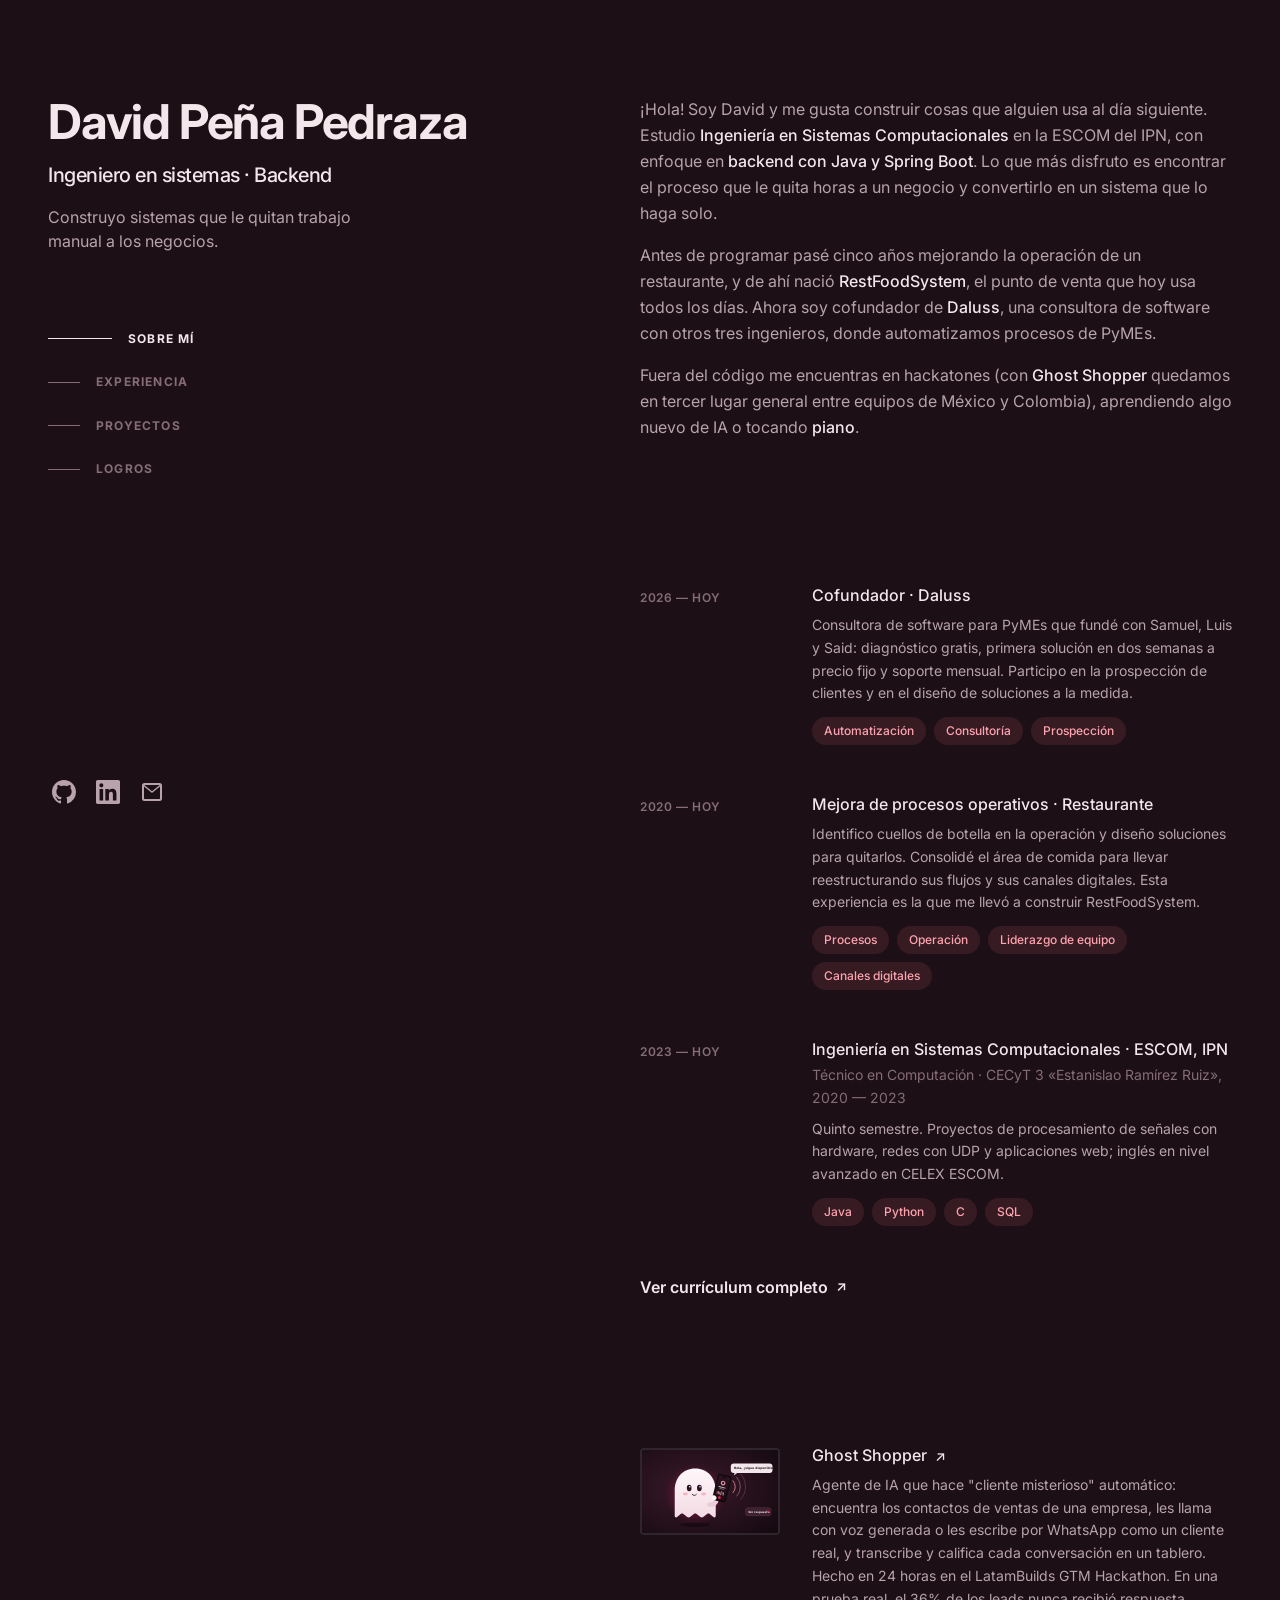
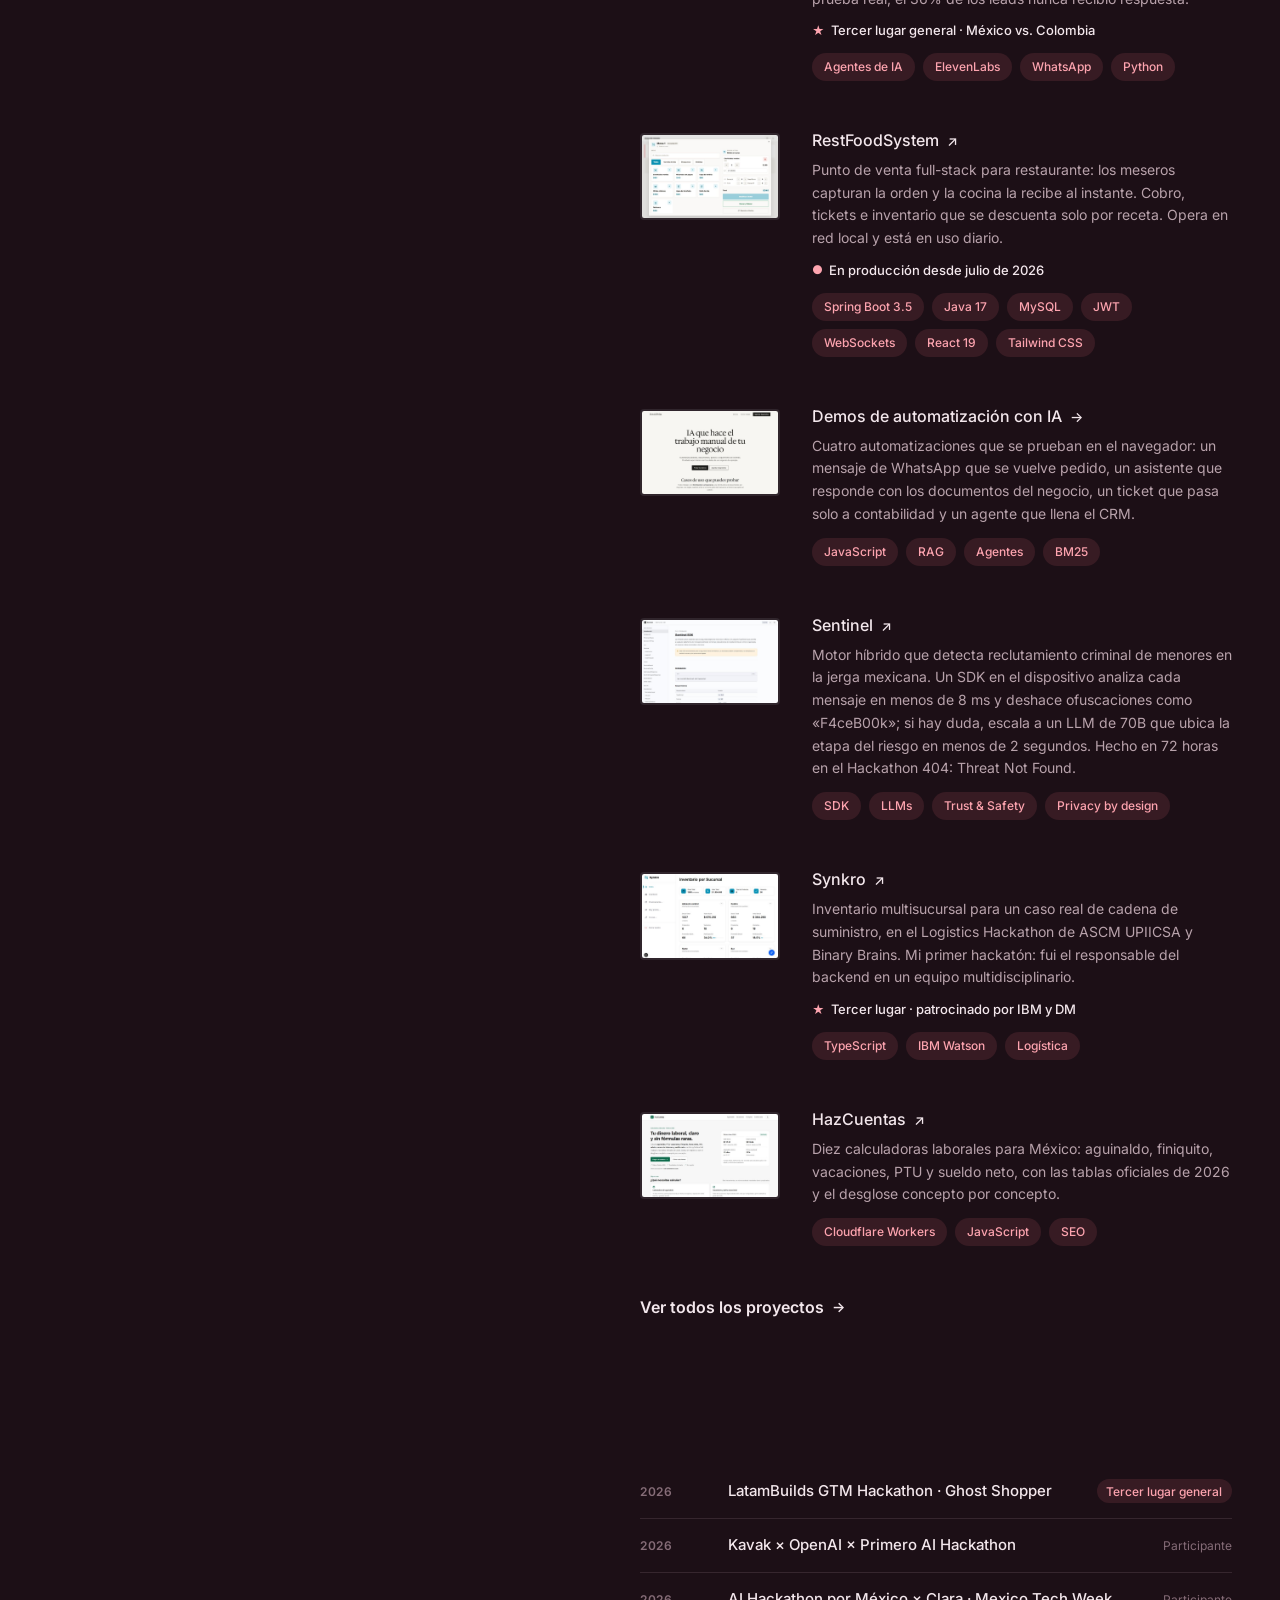
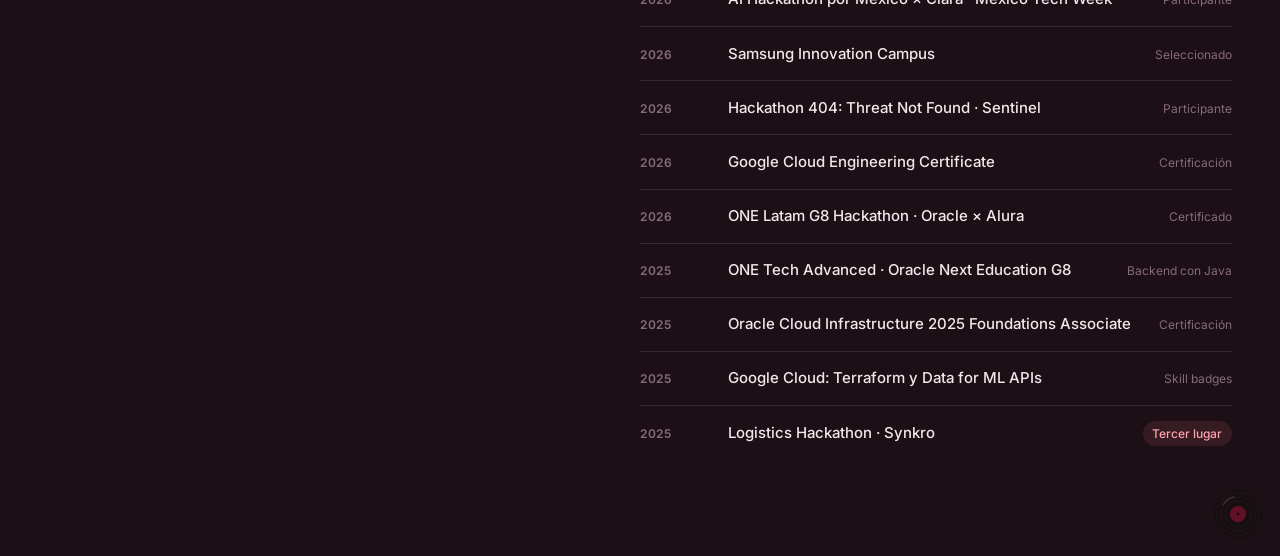
==== sobre-mi/index.html @ 6d72e995 "feat: add ai demos and personal portfolio" ====
<!doctype html>
<html lang="es">
<head>
  <meta charset="utf-8">
  <meta name="viewport" content="width=device-width, initial-scale=1">
  <title>David Peña Pedraza</title>
  <meta name="description" content="Ingeniero en sistemas con enfoque backend. Construyo sistemas que le quitan trabajo manual a los negocios.">
  <meta name="theme-color" content="#1c0f16">
  <link rel="icon" href="data:image/svg+xml,<svg xmlns='http://www.w3.org/2000/svg' viewBox='0 0 32 32'><rect width='32' height='32' rx='7' fill='%231c0f16'/><text x='16' y='22' font-size='15' font-family='Arial' font-weight='700' fill='%23fda4af' text-anchor='middle'>DP</text></svg>">
  <link rel="preconnect" href="https://fonts.googleapis.com">
  <link rel="preconnect" href="https://fonts.gstatic.com" crossorigin>
  <link href="https://fonts.googleapis.com/css2?family=Inter:wght@400;500;600;700&display=swap" rel="stylesheet">
  <link rel="stylesheet" href="styles.css">
</head>
<body>
  <div class="spotlight" aria-hidden="true"></div>
  <a class="skip" href="#contenido">Saltar al contenido</a>

  <div class="layout">
    <header class="side">
      <div>
        <h1><a href="./">David Peña Pedraza</a></h1>
        <h2>Ingeniero en sistemas · Backend</h2>
        <p class="tagline">Construyo sistemas que le quitan trabajo manual a los negocios.</p>

        <nav class="nav" aria-label="Secciones">
          <ul>
            <li><a href="#sobre-mi" data-nav="sobre-mi"><span class="nav__line"></span><span class="nav__text">Sobre mí</span></a></li>
            <li><a href="#experiencia" data-nav="experiencia"><span class="nav__line"></span><span class="nav__text">Experiencia</span></a></li>
            <li><a href="#proyectos" data-nav="proyectos"><span class="nav__line"></span><span class="nav__text">Proyectos</span></a></li>
            <li><a href="#logros" data-nav="logros"><span class="nav__line"></span><span class="nav__text">Logros</span></a></li>
          </ul>
        </nav>
      </div>

      <ul class="social" aria-label="Redes">
        <li>
          <a href="https://github.com/davidpp09" target="_blank" rel="noopener" aria-label="GitHub">
            <svg viewBox="0 0 16 16" aria-hidden="true"><path d="M8 0C3.58 0 0 3.58 0 8c0 3.54 2.29 6.53 5.47 7.59.4.07.55-.17.55-.38 0-.19-.01-.82-.01-1.49-2.01.37-2.53-.49-2.69-.94-.09-.23-.48-.94-.82-1.13-.28-.15-.68-.52-.01-.53.63-.01 1.08.58 1.23.82.72 1.21 1.87.87 2.33.66.07-.52.28-.87.51-1.07-1.78-.2-3.64-.89-3.64-3.95 0-.87.31-1.59.82-2.15-.08-.2-.36-1.02.08-2.12 0 0 .67-.21 2.2.82.64-.18 1.32-.27 2-.27.68 0 1.36.09 2 .27 1.53-1.04 2.2-.82 2.2-.82.44 1.1.16 1.92.08 2.12.51.56.82 1.27.82 2.15 0 3.07-1.87 3.75-3.65 3.95.29.25.54.73.54 1.48 0 1.07-.01 1.93-.01 2.2 0 .21.15.46.55.38A8.013 8.013 0 0016 8c0-4.42-3.58-8-8-8z"/></svg>
          </a>
        </li>
        <li>
          <a href="https://www.linkedin.com/in/pe%C3%B1a-pedraza-david/" target="_blank" rel="noopener" aria-label="LinkedIn">
            <svg viewBox="0 0 24 24" aria-hidden="true"><path d="M20.45 20.45h-3.55v-5.57c0-1.33-.03-3.04-1.85-3.04-1.86 0-2.14 1.45-2.14 2.94v5.67H9.35V9h3.41v1.56h.05c.48-.9 1.64-1.85 3.37-1.85 3.6 0 4.27 2.37 4.27 5.46v6.28zM5.34 7.43a2.06 2.06 0 110-4.12 2.06 2.06 0 010 4.12zM7.12 20.45H3.56V9h3.56v11.45zM22.22 0H1.77C.79 0 0 .77 0 1.73v20.54C0 23.23.79 24 1.77 24h20.45c.98 0 1.78-.77 1.78-1.73V1.73C24 .77 23.2 0 22.22 0z"/></svg>
          </a>
        </li>
        <li>
          <a href="mailto:pedraza.david.pp@gmail.com" aria-label="Correo">
            <svg viewBox="0 0 24 24" aria-hidden="true"><path d="M2 5.5A2.5 2.5 0 014.5 3h15A2.5 2.5 0 0122 5.5v13a2.5 2.5 0 01-2.5 2.5h-15A2.5 2.5 0 012 18.5v-13zm2.3-.5l7.7 6.2L19.7 5H4.3zM20 6.6l-7.4 6a1 1 0 01-1.2 0L4 6.6v11.9c0 .3.2.5.5.5h15c.3 0 .5-.2.5-.5V6.6z"/></svg>
          </a>
        </li>
      </ul>
    </header>

    <main id="contenido" class="content">
      <section id="sobre-mi" class="section" aria-label="Sobre mí">
        <h2 class="section__sticky">Sobre mí</h2>
        <p>¡Hola! Soy David y me gusta construir cosas que alguien usa al día siguiente. Estudio <strong>Ingeniería en Sistemas Computacionales</strong> en la ESCOM del IPN, con enfoque en <strong>backend con Java y Spring Boot</strong>. Lo que más disfruto es encontrar el proceso que le quita horas a un negocio y convertirlo en un sistema que lo haga solo.</p>
        <p>Antes de programar pasé cinco años mejorando la operación de un restaurante, y de ahí nació <strong>RestFoodSystem</strong>, el punto de venta que hoy usa todos los días. Ahora soy cofundador de <a class="inline" href="#experiencia">Daluss</a>, una consultora de software con otros tres ingenieros, donde automatizamos procesos de PyMEs.</p>
        <p>Fuera del código me encuentras en hackatones (con <strong>Ghost Shopper</strong> quedamos en tercer lugar general entre equipos de México y Colombia), aprendiendo algo nuevo de IA o tocando
          <button type="button" class="egg" data-egg aria-label="Piano: reproduce In the Pool"><span aria-hidden="true"><span style="--d:0ms;--c:#fecdd3">p</span><span style="--d:30ms;--c:#fda4af">i</span><span style="--d:60ms;--c:#fb7185">a</span><span style="--d:90ms;--c:#f43f5e">n</span><span style="--d:120ms;--c:#e11d48">o</span></span></button>.</p>
      </section>

      <section id="experiencia" class="section" aria-label="Experiencia">
        <h2 class="section__sticky">Experiencia</h2>
        <ol class="cards">
          <li class="card">
            <p class="card__when">2026 — Hoy</p>
            <div>
              <h3>Cofundador · Daluss</h3>
              <p>Consultora de software para PyMEs que fundé con Samuel, Luis y Said: diagnóstico gratis, primera solución en dos semanas a precio fijo y soporte mensual. Participo en la prospección de clientes y en el diseño de soluciones a la medida.</p>
              <ul class="pills"><li>Automatización</li><li>Consultoría</li><li>Prospección</li></ul>
            </div>
          </li>
          <li class="card">
            <p class="card__when">2020 — Hoy</p>
            <div>
              <h3>Mejora de procesos operativos · Restaurante</h3>
              <p>Identifico cuellos de botella en la operación y diseño soluciones para quitarlos. Consolidé el área de comida para llevar reestructurando sus flujos y sus canales digitales. Esta experiencia es la que me llevó a construir RestFoodSystem.</p>
              <ul class="pills"><li>Procesos</li><li>Operación</li><li>Liderazgo de equipo</li><li>Canales digitales</li></ul>
            </div>
          </li>
          <li class="card">
            <p class="card__when">2023 — Hoy</p>
            <div>
              <h3>Ingeniería en Sistemas Computacionales · ESCOM, IPN</h3>
              <p class="card__sub">Técnico en Computación · CECyT 3 «Estanislao Ramírez Ruiz», 2020 — 2023</p>
              <p>Quinto semestre. Proyectos de procesamiento de señales con hardware, redes con UDP y aplicaciones web; inglés en nivel avanzado en CELEX ESCOM.</p>
              <ul class="pills"><li>Java</li><li>Python</li><li>C</li><li>SQL</li></ul>
            </div>
          </li>
        </ol>
        <a class="more" href="assets/cv-david-pena.pdf" target="_blank" rel="noopener">Ver currículum completo <span class="arrow" aria-hidden="true">↗</span></a>
      </section>

      <section id="proyectos" class="section" aria-label="Proyectos">
        <h2 class="section__sticky">Proyectos</h2>
        <ol class="cards">
          <li class="card card--project">
            <img class="card__thumb" src="assets/proyectos/ghost.svg" alt="Ilustración de un fantasma que llama por teléfono como cliente misterioso" width="640" height="400" loading="lazy" decoding="async">
            <div>
              <h3><a class="card__link" href="https://github.com/davidpp09/ghost-shopper-api" target="_blank" rel="noopener"><span class="card__hit"></span>Ghost Shopper <span class="arrow" aria-hidden="true">↗</span></a></h3>
              <p>Agente de IA que hace "cliente misterioso" automático: encuentra los contactos de ventas de una empresa, les llama con voz generada o les escribe por WhatsApp como un cliente real, y transcribe y califica cada conversación en un tablero. Hecho en 24 horas en el LatamBuilds GTM Hackathon. En una prueba real, el 36% de los leads nunca recibió respuesta.</p>
              <p class="metric"><span aria-hidden="true">★</span> Tercer lugar general · México vs. Colombia</p>
              <ul class="pills"><li>Agentes de IA</li><li>ElevenLabs</li><li>WhatsApp</li><li>Python</li></ul>
            </div>
          </li>
          <li class="card card--project">
            <img class="card__thumb" src="assets/proyectos/restfood.jpg" alt="Tablet de la mesera en RestFoodSystem con una orden abierta" width="640" height="400" loading="lazy" decoding="async">
            <div>
              <h3><a class="card__link" href="https://github.com/davidpp09/RestFoodB" target="_blank" rel="noopener"><span class="card__hit"></span>RestFoodSystem <span class="arrow" aria-hidden="true">↗</span></a></h3>
              <p>Punto de venta full-stack para restaurante: los meseros capturan la orden y la cocina la recibe al instante. Cobro, tickets e inventario que se descuenta solo por receta. Opera en red local y está en uso diario.</p>
              <p class="metric"><span aria-hidden="true">●</span> En producción desde julio de 2026</p>
              <ul class="pills"><li>Spring Boot 3.5</li><li>Java 17</li><li>MySQL</li><li>JWT</li><li>WebSockets</li><li>React 19</li><li>Tailwind CSS</li></ul>
            </div>
          </li>
          <li class="card card--project">
            <img class="card__thumb" src="assets/proyectos/demos.jpg" alt="Página de demos de automatización con IA" width="640" height="400" loading="lazy" decoding="async">
            <div>
              <h3><a class="card__link" href="../"><span class="card__hit"></span>Demos de automatización con IA <span class="arrow" aria-hidden="true">→</span></a></h3>
              <p>Cuatro automatizaciones que se prueban en el navegador: un mensaje de WhatsApp que se vuelve pedido, un asistente que responde con los documentos del negocio, un ticket que pasa solo a contabilidad y un agente que llena el CRM.</p>
              <ul class="pills"><li>JavaScript</li><li>RAG</li><li>Agentes</li><li>BM25</li></ul>
            </div>
          </li>
          <li class="card card--project">
            <img class="card__thumb" src="assets/proyectos/sentinel.jpg" alt="Documentación del SDK de Sentinel" width="640" height="400" loading="lazy" decoding="async">
            <div>
              <h3><a class="card__link" href="https://watterah.github.io/sentinel-docs" target="_blank" rel="noopener"><span class="card__hit"></span>Sentinel <span class="arrow" aria-hidden="true">↗</span></a></h3>
              <p>Motor híbrido que detecta reclutamiento criminal de menores en la jerga mexicana. Un SDK en el dispositivo analiza cada mensaje en menos de 8 ms y deshace ofuscaciones como «F4ceB00k»; si hay duda, escala a un LLM de 70B que ubica la etapa del riesgo en menos de 2 segundos. Hecho en 72 horas en el Hackathon 404: Threat Not Found.</p>
              <ul class="pills"><li>SDK</li><li>LLMs</li><li>Trust &amp; Safety</li><li>Privacy by design</li></ul>
            </div>
          </li>
          <li class="card card--project">
            <img class="card__thumb" src="assets/proyectos/synkro.jpg" alt="Inventario por sucursal en Synkro" width="640" height="400" loading="lazy" decoding="async">
            <div>
              <h3><a class="card__link" href="https://github.com/davidpp09/Synkro" target="_blank" rel="noopener"><span class="card__hit"></span>Synkro <span class="arrow" aria-hidden="true">↗</span></a></h3>
              <p>Inventario multisucursal para un caso real de cadena de suministro, en el Logistics Hackathon de ASCM UPIICSA y Binary Brains. Mi primer hackatón: fui el responsable del backend en un equipo multidisciplinario.</p>
              <p class="metric"><span aria-hidden="true">★</span> Tercer lugar · patrocinado por IBM y DM</p>
              <ul class="pills"><li>TypeScript</li><li>IBM Watson</li><li>Logística</li></ul>
            </div>
          </li>
          <li class="card card--project">
            <img class="card__thumb" src="assets/proyectos/hazcuentas.jpg" alt="Página principal de HazCuentas" width="640" height="400" loading="lazy" decoding="async">
            <div>
              <h3><a class="card__link" href="https://hazcuentasmx.com" target="_blank" rel="noopener"><span class="card__hit"></span>HazCuentas <span class="arrow" aria-hidden="true">↗</span></a></h3>
              <p>Diez calculadoras laborales para México: aguinaldo, finiquito, vacaciones, PTU y sueldo neto, con las tablas oficiales de 2026 y el desglose concepto por concepto.</p>
              <ul class="pills"><li>Cloudflare Workers</li><li>JavaScript</li><li>SEO</li></ul>
            </div>
          </li>
        </ol>
        <a class="more" href="archivo.html">Ver todos los proyectos <span class="arrow" aria-hidden="true">→</span></a>
      </section>

      <section id="logros" class="section" aria-label="Logros">
        <h2 class="section__sticky">Logros</h2>
        <ol class="awards">
          <li><span class="awards__year">2026</span><span class="awards__title">LatamBuilds GTM Hackathon · Ghost Shopper</span><span class="awards__note awards__note--hi">Tercer lugar general</span></li>
          <li><span class="awards__year">2026</span><span class="awards__title">Kavak × OpenAI × Primero AI Hackathon</span><span class="awards__note">Participante</span></li>
          <li><span class="awards__year">2026</span><span class="awards__title">AI Hackathon por México × Clara · Mexico Tech Week</span><span class="awards__note">Participante</span></li>
          <li><span class="awards__year">2026</span><span class="awards__title">Samsung Innovation Campus</span><span class="awards__note">Seleccionado</span></li>
          <li><span class="awards__year">2026</span><span class="awards__title">Hackathon 404: Threat Not Found · Sentinel</span><span class="awards__note">Participante</span></li>
          <li><span class="awards__year">2026</span><span class="awards__title">Google Cloud Engineering Certificate</span><span class="awards__note">Certificación</span></li>
          <li><span class="awards__year">2026</span><span class="awards__title">ONE Latam G8 Hackathon · Oracle × Alura</span><span class="awards__note">Certificado</span></li>
          <li><span class="awards__year">2025</span><span class="awards__title">ONE Tech Advanced · Oracle Next Education G8</span><span class="awards__note">Backend con Java</span></li>
          <li><span class="awards__year">2025</span><span class="awards__title">Oracle Cloud Infrastructure 2025 Foundations Associate</span><span class="awards__note">Certificación</span></li>
          <li><span class="awards__year">2025</span><span class="awards__title">Google Cloud: Terraform y Data for ML APIs</span><span class="awards__note">Skill badges</span></li>
          <li><span class="awards__year">2025</span><span class="awards__title">Logistics Hackathon · Synkro</span><span class="awards__note awards__note--hi">Tercer lugar</span></li>
        </ol>
      </section>
    </main>

    <!-- Easter egg escondido: un disco que gira y abre un portal. -->
    <button type="button" class="vinyl" data-portal-open>
      <span class="sr-only">Abre el tocadiscos</span>
      <svg viewBox="0 0 64 64" aria-hidden="true">
        <circle cx="32" cy="32" r="30" fill="#141012"/>
        <circle cx="32" cy="32" r="26" fill="none" stroke="#2a2226" stroke-width="1"/>
        <circle cx="32" cy="32" r="21" fill="none" stroke="#2a2226" stroke-width="1"/>
        <circle cx="32" cy="32" r="16" fill="none" stroke="#2a2226" stroke-width="1"/>
        <path d="M14 20a22 22 0 0 1 12-9" stroke="#fda4af" stroke-opacity=".35" stroke-width="2" fill="none" stroke-linecap="round"/>
        <circle cx="32" cy="32" r="10" fill="#9f1239"/>
        <circle cx="32" cy="32" r="2" fill="#141012"/>
      </svg>
    </button>
  </div>

  <dialog class="portal" data-portal>
    <div class="portal__ring" aria-hidden="true"></div>
    <p class="portal__title">¿Buscabas otra cosa?</p>
    <ul class="portal__links">
      <li><a href="../">Demos de automatización con IA <span aria-hidden="true">→</span></a></li>
      <li><a href="assets/cv-david-pena.pdf" target="_blank" rel="noopener">Mi currículum <span aria-hidden="true">↗</span></a></li>
      <li><a href="archivo.html">Todos mis proyectos <span aria-hidden="true">→</span></a></li>
      <li><button type="button" data-egg>Tocar <em>In the Pool</em> ♪</button></li>
    </ul>
    <button type="button" class="portal__close" data-portal-close aria-label="Cerrar">×</button>
  </dialog>


  <aside class="player" data-player hidden aria-label="Reproduciendo In the Pool">
    <div class="player__head">
      <span class="player__bars" aria-hidden="true"><i></i><i></i><i></i></span>
      <span class="player__title"><b>In the Pool</b> · Chainsaw Man</span>
      <button type="button" class="player__close" data-player-close aria-label="Detener la canción">×</button>
    </div>
    <div class="player__frame" data-player-frame hidden></div>
  </aside>

  <script>
    // Luz que sigue al mouse.
    (function () {
      var root = document.documentElement;
      if (!matchMedia('(pointer: fine)').matches) return;
      window.addEventListener('pointermove', function (e) {
        root.style.setProperty('--mx', e.clientX + 'px');
        root.style.setProperty('--my', e.clientY + 'px');
      }, { passive: true });
    })();

    // Marca en el menú la sección que se está leyendo.
    (function () {
      var links = document.querySelectorAll('[data-nav]');
      if (!('IntersectionObserver' in window)) return;
      var io = new IntersectionObserver(function (entries) {
        entries.forEach(function (e) {
          if (!e.isIntersecting) return;
          links.forEach(function (a) { a.classList.toggle('is-active', a.dataset.nav === e.target.id); });
        });
      }, { rootMargin: '-35% 0px -60% 0px' });
      document.querySelectorAll('.section').forEach(function (s) { io.observe(s); });
    })();

    // Easter egg: "piano" toca In the Pool y cambia el cursor a motosierra mientras suena.
    // Primero intenta assets/in-the-pool.mp3; si no existe, usa el video de YouTube.
    // Ojo: el video Y3UH_9ZV1-A tiene bloqueada la reproducción fuera de YouTube;
    // cambia VIDEO por el id de un video que sí permita insertarse, o pon el mp3.
    (function () {
      var VIDEO = 'Y3UH_9ZV1-A';
      var root = document.documentElement;
      var player = document.querySelector('[data-player]');
      var frame = document.querySelector('[data-player-frame]');
      var audio = new Audio('assets/in-the-pool.mp3');
      audio.addEventListener('ended', detiene);
      // Entrada y salida suaves de 1.5 s para que el fragmento no empiece ni corte de golpe.
      audio.addEventListener('timeupdate', function () {
        var t = audio.currentTime, fin = audio.duration - t;
        audio.volume = Math.max(0, Math.min(1, t / 1.5, isFinite(fin) ? fin / 1.5 : 1));
      });
      function sonando(si) {
        root.classList.toggle('is-playing', si);
        document.querySelectorAll('.egg').forEach(function (b) { b.setAttribute('aria-pressed', si ? 'true' : 'false'); });
      }
      function youtube() {
        var f = document.createElement('iframe');
        f.src = 'https://www.youtube.com/embed/' + VIDEO + '?autoplay=1&enablejsapi=1&rel=0&playsinline=1';
        f.title = 'In the Pool — Chainsaw Man';
        f.allow = 'autoplay; encrypted-media; picture-in-picture';
        f.addEventListener('load', function () {
          f.contentWindow.postMessage(JSON.stringify({ event: 'listening', id: 1 }), '*');
        });
        frame.replaceChildren(f);
        frame.hidden = false;
      }
      function toca() {
        player.hidden = false;
        frame.hidden = true;
        sonando(true);
        audio.currentTime = 0;
        audio.play().catch(youtube);
      }
      function detiene() {
        audio.pause();
        frame.replaceChildren();
        player.hidden = true;
        sonando(false);
      }
      // Cuando YouTube avisa que el video terminó (estado 0), se apaga solo.
      window.addEventListener('message', function (e) {
        if (!/youtube/.test(e.origin)) return;
        try {
          var d = JSON.parse(e.data);
          var st = d.event === 'onStateChange' ? d.info : d.info && d.info.playerState;
          if (st === 0) detiene();
        } catch (err) {}
      });
      document.querySelector('[data-player-close]').addEventListener('click', detiene);
      document.querySelectorAll('[data-egg]').forEach(function (b) {
        b.addEventListener('click', function () {
          if (root.classList.contains('is-playing')) detiene(); else toca();
        });
      });

      // Portal del disco escondido.
      var portal = document.querySelector('[data-portal]');
      document.querySelector('[data-portal-open]').addEventListener('click', function () { portal.showModal(); });
      document.querySelector('[data-portal-close]').addEventListener('click', function () { portal.close(); });
      portal.addEventListener('click', function (e) { if (e.target === portal) portal.close(); });
    })();
  </script>
</body>
</html>
---- sobre-mi/styles.css ----
:root {
  /* Paleta vino, con la lógica de Brittany Chiang: fondo profundo, grises
     teñidos del mismo tono y un solo acento claro para etiquetas y hover. */
  --bg: #1c0f16;
  --text: #b8a2ab;
  --strong: #f3e7ec;
  --dim: #856c77;
  --accent: #fda4af;
  --pill-bg: rgba(251, 113, 133, 0.12);
  --card-hover: rgba(61, 33, 46, 0.5);
  --glow: rgba(190, 24, 93, 0.15);
  --mx: -1000px;
  --my: -1000px;
}

/* Todo está en rem: en pantallas grandes la base crece y el diseño llena el ancho. */
html { font-size: 16px; scroll-behavior: smooth; }
@media (min-width: 1024px) { html { font-size: clamp(16px, 1.25vw, 24px); } }

* { box-sizing: border-box; }
body {
  margin: 0;
  background: var(--bg);
  color: var(--text);
  font-family: "Inter", system-ui, -apple-system, "Segoe UI", Roboto, sans-serif;
  font-size: 1rem;
  line-height: 1.625;
  -webkit-font-smoothing: antialiased;
}
::selection { background: color-mix(in srgb, var(--accent) 30%, transparent); color: #fff; }
a { color: inherit; text-decoration: none; }
h1, h2, h3, p { margin: 0; }
strong { color: var(--strong); font-weight: 500; }

.spotlight {
  pointer-events: none;
  position: fixed;
  inset: 0;
  z-index: 0;
  background: radial-gradient(37.5rem at var(--mx) var(--my), var(--glow), transparent 80%);
}

.skip {
  position: absolute;
  left: -9999px;
  top: 1rem;
  z-index: 50;
  padding: 0.6rem 1rem;
  border-radius: 0.375rem;
  background: var(--accent);
  color: var(--bg);
  font-weight: 600;
}
.skip:focus { left: 1rem; }

.layout {
  position: relative;
  z-index: 1;
  max-width: 80rem;
  min-height: 100vh;
  margin: 0 auto;
  padding: 3rem 1.5rem;
}

/* Columna izquierda */
.side h1 { font-size: 2.25rem; line-height: 1.1; font-weight: 700; letter-spacing: -0.025em; color: var(--strong); }
.side h1 a { color: inherit; }
.side h2 { margin-top: 0.75rem; font-size: 1.125rem; line-height: 1.75rem; font-weight: 500; letter-spacing: -0.025em; color: var(--strong); }
.tagline { margin-top: 1rem; max-width: 20rem; line-height: 1.5; }

.nav { display: none; }
.nav ul { list-style: none; margin: 4rem 0 0; padding: 0; width: max-content; }
.nav a { display: flex; align-items: center; padding: 0.75rem 0; }
.nav__line { width: 2rem; height: 1px; margin-right: 1rem; background: var(--dim); transition: width 0.15s ease, background 0.15s ease; }
.nav__text { font-size: 0.75rem; font-weight: 700; letter-spacing: 0.1em; text-transform: uppercase; color: var(--dim); transition: color 0.15s ease; }
.nav a:hover .nav__line, .nav a:focus-visible .nav__line, .nav a.is-active .nav__line { width: 4rem; background: var(--strong); }
.nav a:hover .nav__text, .nav a:focus-visible .nav__text, .nav a.is-active .nav__text { color: var(--strong); }

.social { list-style: none; display: flex; align-items: center; gap: 1.25rem; margin: 2rem 0 0 0.25rem; padding: 0; }
.social a { display: block; color: var(--text); transition: color 0.15s ease; }
.social a:hover, .social a:focus-visible { color: var(--strong); }
.social svg { width: 1.5rem; height: 1.5rem; fill: currentColor; display: block; }

/* Columna derecha */
.content { padding: 6rem 0 4rem; }
.section:last-child { margin-bottom: 0; }
.section { margin-bottom: 4rem; scroll-margin-top: 4rem; }
.section > p + p { margin-top: 1rem; }
.section__sticky {
  position: sticky;
  top: 0;
  z-index: 5;
  margin: 0 -1.5rem 1rem;
  padding: 1.25rem 1.5rem;
  background: color-mix(in srgb, var(--bg) 80%, transparent);
  backdrop-filter: blur(8px);
  font-size: 0.875rem;
  font-weight: 700;
  letter-spacing: 0.1em;
  text-transform: uppercase;
  color: var(--strong);
}

.inline { color: var(--strong); font-weight: 500; transition: color 0.15s ease; }
.inline:hover, .inline:focus-visible { color: var(--accent); }

/* Tarjetas */
.cards { list-style: none; margin: 0; padding: 0; display: grid; gap: 3rem; }
.card { position: relative; display: grid; gap: 0.5rem; transition: opacity 0.2s ease; }
.card::before {
  content: "";
  position: absolute;
  inset: -1rem -1.5rem;
  z-index: -1;
  border-radius: 0.375rem;
  transition: background 0.2s ease, box-shadow 0.2s ease;
}
.card__when { margin-top: 0.25rem; font-size: 0.75rem; line-height: 1.25rem; font-weight: 600; letter-spacing: 0.05em; text-transform: uppercase; color: var(--dim); }
.card h3 { font-size: 1rem; line-height: 1.375; font-weight: 500; color: var(--strong); }
.card p:not(.card__when) { margin-top: 0.5rem; font-size: 0.875rem; line-height: 1.625; }
.card__link { transition: color 0.15s ease; }
.card__hit { position: absolute; inset: -1rem -1.5rem; z-index: 1; border-radius: 0.375rem; }
.arrow { display: inline-block; margin-left: 0.25rem; font-size: 0.875rem; transition: transform 0.15s ease; }

.pills { list-style: none; display: flex; flex-wrap: wrap; gap: 0.5rem; margin: 0.75rem 0 0; padding: 0; }
.pills li { padding: 0.25rem 0.75rem; border-radius: 999px; background: var(--pill-bg); color: var(--accent); font-size: 0.75rem; font-weight: 500; line-height: 1.25rem; }



/* Accesibilidad: texto solo para lectores de pantalla */
.sr-only { position: absolute; width: 1px; height: 1px; overflow: hidden; clip: rect(0 0 0 0); white-space: nowrap; }

/* Easter egg: "piano" se pinta letra por letra, toca In the Pool y trae el cursor de motosierra */
:root { --chainsaw: url("data:image/svg+xml,%3Csvg xmlns='http://www.w3.org/2000/svg' width='32' height='32' viewBox='0 0 32 32'%3E%3Cg transform='rotate(-45 16 16)'%3E%3Crect x='-2' y='13' width='20' height='6' rx='3' fill='%23cbd5e1' stroke='%23334155'/%3E%3Cpath d='M0 13l2-2 2 2 2-2 2 2 2-2 2 2 2-2 2 2' fill='none' stroke='%23334155'/%3E%3Crect x='16' y='9' width='14' height='14' rx='3' fill='%23f97316' stroke='%237c2d12' stroke-width='1.2'/%3E%3Crect x='19' y='6' width='8' height='4' rx='1.5' fill='%23111827'/%3E%3C/g%3E%3C/svg%3E") 3 3, pointer; }
.egg { display: inline; padding: 0; border: 0; background: none; font: inherit; color: var(--strong); font-weight: 500; cursor: var(--chainsaw); }
.egg [aria-hidden] > span { display: inline-block; transition: color 75ms ease, transform 75ms ease; transition-delay: var(--d); }
.egg:hover [aria-hidden] > span, .egg:focus-visible [aria-hidden] > span, .egg[aria-pressed="true"] [aria-hidden] > span { color: var(--c, inherit); transform: translateY(-1px); }
.egg[aria-pressed="true"] [aria-hidden] > span { animation: bounce 0.6s ease-in-out infinite alternate; animation-delay: var(--d); }
@keyframes bounce { to { transform: translateY(-3px); } }
html.is-playing, html.is-playing * { cursor: var(--chainsaw) !important; }

/* Disco escondido abajo a la derecha */
.vinyl { position: absolute; right: 1rem; bottom: 1rem; z-index: 3; width: 3.25rem; height: 3.25rem; padding: 0; border: 0; background: none; cursor: pointer; opacity: 0.55; transition: opacity 0.2s ease, transform 0.2s ease; }
.vinyl:hover, .vinyl:focus-visible { opacity: 1; transform: translateY(-0.4rem); }
.vinyl svg { width: 100%; height: 100%; animation: spin 4s linear infinite; }
html.is-playing .vinyl svg { animation-duration: 1.2s; }
@keyframes spin { to { transform: rotate(360deg); } }

.portal { width: min(26rem, calc(100% - 2rem)); padding: 2.5rem 2rem 2rem; border: 0; border-radius: 1rem; background: var(--bg); color: var(--text); text-align: center; box-shadow: 0 0 0 1px color-mix(in srgb, var(--accent) 25%, transparent), 0 30px 80px rgba(0, 0, 0, 0.6); overflow: hidden; }
.portal::backdrop { background: rgba(10, 4, 8, 0.7); backdrop-filter: blur(4px); }
.portal__ring { width: 7rem; height: 7rem; margin: 0 auto 1.5rem; border-radius: 50%; background: conic-gradient(from 0deg, var(--accent), #9f1239, #f472b6, #fcd34d, var(--accent)); -webkit-mask: radial-gradient(circle, transparent 52%, #000 54%); mask: radial-gradient(circle, transparent 52%, #000 54%); animation: spin 2.4s linear infinite; filter: drop-shadow(0 0 18px color-mix(in srgb, var(--accent) 60%, transparent)); }
.portal__title { font-size: 1.125rem; font-weight: 600; color: var(--strong); }
.portal__links { list-style: none; margin: 1.25rem 0 0; padding: 0; display: grid; gap: 0.5rem; }
.portal__links a, .portal__links button { display: block; width: 100%; padding: 0.7rem 1rem; border: 0; border-radius: 0.5rem; background: var(--pill-bg); color: var(--strong); font: inherit; font-size: 0.875rem; font-weight: 500; cursor: pointer; transition: color 0.15s ease, background 0.15s ease; }
.portal__links a:hover, .portal__links button:hover { color: var(--accent); background: color-mix(in srgb, var(--accent) 18%, transparent); }
.portal__links button { cursor: var(--chainsaw); }
.portal__close { position: absolute; top: 0.6rem; right: 0.8rem; padding: 0.2rem 0.5rem; border: 0; background: none; color: var(--dim); font-size: 1.5rem; line-height: 1; cursor: pointer; }
.portal__close:hover { color: var(--strong); }

.toast { position: fixed; left: 50%; bottom: 1.5rem; z-index: 60; transform: translateX(-50%); padding: 0.6rem 1.1rem; border-radius: 999px; background: var(--strong); color: var(--bg); font-size: 0.8125rem; font-weight: 600; box-shadow: 0 10px 30px rgba(0, 0, 0, 0.4); }

/* Detalles de tarjetas */
.card p.card__sub { margin-top: 0.25rem; font-size: 0.875rem; color: var(--dim); }
.card p.metric { display: flex; align-items: center; gap: 0.4rem; margin-top: 0.6rem; font-size: 0.8125rem; font-weight: 500; color: var(--strong); }
.card p.metric span { color: var(--accent); font-size: 0.75rem; }

.more { display: inline-flex; align-items: center; gap: 0.25rem; margin-top: 3rem; font-weight: 600; color: var(--strong); transition: color 0.15s ease; }
.more:hover, .more:focus-visible { color: var(--accent); }
.more:hover .arrow { transform: translateX(0.25rem); }

/* Logros: lista de año + título, como la sección de escritos de Brittany */
.awards { list-style: none; margin: 0; padding: 0; display: grid; gap: 0; }
.awards li { display: grid; grid-template-columns: 4.5rem 1fr auto; gap: 1rem; align-items: baseline; padding: 0.9rem 0; border-bottom: 1px solid color-mix(in srgb, var(--dim) 25%, transparent); }
.awards li:last-child { border-bottom: 0; }
.awards__year { font-size: 0.75rem; font-weight: 600; letter-spacing: 0.05em; color: var(--dim); }
.awards__title { font-size: 0.9375rem; font-weight: 500; color: var(--strong); }
.awards__note { font-size: 0.75rem; color: var(--dim); white-space: nowrap; }
.awards__note--hi { padding: 0.15rem 0.6rem; border-radius: 999px; background: var(--pill-bg); color: var(--accent); font-weight: 500; }
@media (max-width: 640px) {
  .awards li { grid-template-columns: 1fr auto; gap: 0.25rem 1rem; }
  .awards__year { grid-column: 1 / -1; }
}

@media (min-width: 640px) {
  .layout { padding: 5rem 3rem; }
  .side h1 { font-size: 3rem; }
  .side h2 { font-size: 1.25rem; }
}

/* Escritorio */
@media (min-width: 1024px) {
  .layout { display: flex; justify-content: space-between; gap: 4rem; max-width: none; padding: 0 3rem 0 3rem; }
  .side {
    position: sticky;
    top: 0;
    display: flex;
    flex-direction: column;
    justify-content: space-between;
    width: 44%;
    max-height: 100vh;
    padding: 6rem 0;
  }
  .nav { display: block; }
  .social { margin-top: 0; }
  .content { width: 50%; padding: 6rem 0; }
  .section { margin-bottom: 9rem; scroll-margin-top: 6rem; }
  .section__sticky { position: absolute; width: 1px; height: 1px; overflow: hidden; clip: rect(0 0 0 0); margin: 0; padding: 0; }

  .card { grid-template-columns: 2fr 6fr; gap: 2rem; }
  .card:hover::before { background: var(--card-hover); box-shadow: inset 0 1px 0 rgba(148, 163, 184, 0.1); }
  .cards:hover .card { opacity: 0.5; }
  .cards:hover .card:hover { opacity: 1; }
  .card:hover .card__link { color: var(--accent); }
  .card:hover .arrow { transform: translate(0.125rem, -0.125rem); }
}


/* Página de archivo */
.archive { position: relative; z-index: 1; max-width: 80rem; margin: 0 auto; padding: 4rem 1.5rem; }
.archive__back { display: inline-flex; gap: 0.4rem; font-weight: 600; color: var(--accent); }
.archive__back:hover span { transform: translateX(-0.2rem); }
.archive__back span { display: inline-block; transition: transform 0.15s ease; }
.archive h1 { margin-top: 0.5rem; font-size: 2.25rem; font-weight: 700; letter-spacing: -0.025em; color: var(--strong); }
.archive__table { width: 100%; margin-top: 3rem; border-collapse: collapse; text-align: left; }
.archive__table th { position: sticky; top: 0; z-index: 2; padding: 1.25rem 1rem 1.25rem 0; background: color-mix(in srgb, var(--bg) 80%, transparent); backdrop-filter: blur(8px); font-size: 0.875rem; font-weight: 600; color: var(--strong); }
.archive__table td { padding: 1rem 1rem 1rem 0; border-bottom: 1px solid color-mix(in srgb, var(--dim) 20%, transparent); vertical-align: top; font-size: 0.875rem; }
.archive__table tr:last-child td { border-bottom: 0; }
.archive__table .year { padding-top: 1.1rem; color: var(--dim); white-space: nowrap; }
.archive__table .name { font-weight: 600; font-size: 1rem; line-height: 1.375; color: var(--strong); }
.archive__table .name a:hover, .archive__table .name a:focus-visible { color: var(--accent); }
.archive__table .pills { margin-top: 0; }
.archive__table .link { color: var(--text); white-space: nowrap; }
.archive__table .link:hover, .archive__table .link:focus-visible { color: var(--accent); }
.archive__table .name .arrow { display: none; }
@media (max-width: 1023px) { .hide-md { display: none; } }
@media (max-width: 639px) { .hide-sm { display: none; } .archive__table .name .arrow { display: inline-block; } }
@media (min-width: 640px) { .archive { padding: 5rem 3rem; } .archive h1 { font-size: 3rem; } }
@media (min-width: 1024px) { .archive { padding: 6rem 3rem; } }

@media (prefers-reduced-motion: reduce) {
  html { scroll-behavior: auto; }
  *, *::before, *::after { transition: none !important; }
}

/* Mini reproductor de In the Pool */
.player { position: fixed; right: 1.5rem; bottom: 1.5rem; z-index: 60; width: min(320px, calc(100vw - 2rem)); padding: 0.6rem; border: 1px solid rgba(253, 164, 175, 0.18); border-radius: 0.75rem; background: color-mix(in srgb, var(--bg) 92%, #000); box-shadow: 0 18px 40px rgba(0, 0, 0, 0.5); animation: player-in 0.25s ease-out; }
.player[hidden] { display: none; }
.player__head { display: flex; align-items: center; gap: 0.6rem; font-size: 0.8125rem; color: var(--text); }
.player__title { flex: 1; }
.player__title b { color: var(--strong); font-weight: 600; }
.player__close { padding: 0 0.35rem; border: 0; background: none; color: var(--dim); font-size: 1.1rem; line-height: 1; }
.player__close:hover { color: var(--accent); }
.player__frame[hidden] { display: none; }
.player__frame { margin-top: 0.5rem; aspect-ratio: 16 / 9; overflow: hidden; border-radius: 0.5rem; background: #000; }
.player__frame iframe { display: block; width: 100%; height: 100%; border: 0; }
.player__bars { display: inline-flex; align-items: flex-end; gap: 2px; height: 12px; }
.player__bars i { width: 3px; height: 100%; border-radius: 1px; background: var(--accent); transform-origin: bottom; animation: eq 0.9s ease-in-out infinite alternate; }
.player__bars i:nth-child(2) { animation-delay: -0.3s; }
.player__bars i:nth-child(3) { animation-delay: -0.6s; }
@keyframes eq { from { transform: scaleY(0.25); } to { transform: scaleY(1); } }
@keyframes player-in { from { opacity: 0; transform: translateY(8px); } }
@media (prefers-reduced-motion: reduce) { .player, .player__bars i { animation: none; } }

/* Miniaturas de proyectos: a la izquierda en escritorio, debajo del texto en celular */
.card__thumb { order: 2; display: block; width: 100%; max-width: 12.5rem; height: auto; aspect-ratio: 16 / 10; object-fit: cover; object-position: top; border: 2px solid rgba(226, 232, 240, 0.1); border-radius: 0.25rem; transition: border-color 0.2s ease; }
@media (min-width: 640px) {
  .card--project { grid-template-columns: 2fr 6fr; gap: 2rem; }
  .card--project .card__thumb { order: 0; max-width: none; transform: translateY(0.25rem); }
}
@media (hover: hover) { .card--project:hover .card__thumb { border-color: rgba(226, 232, 240, 0.3); } }
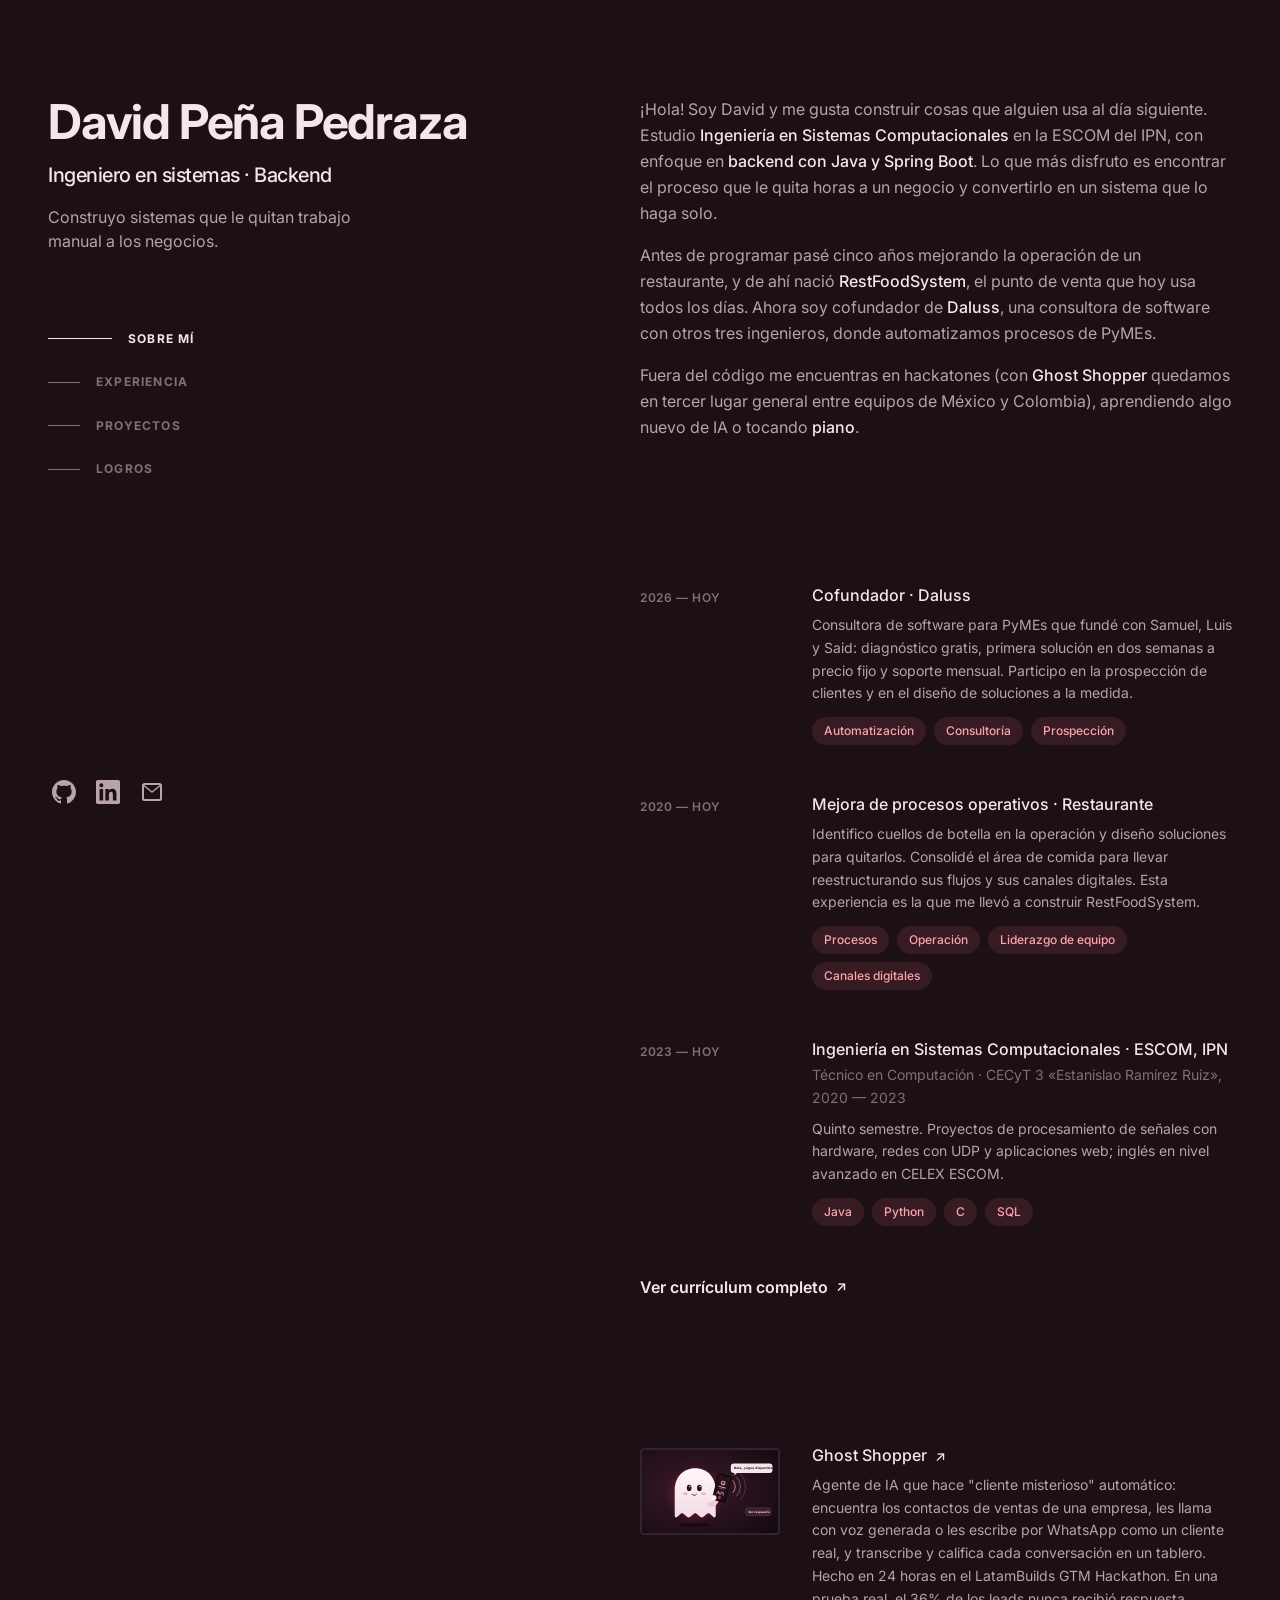
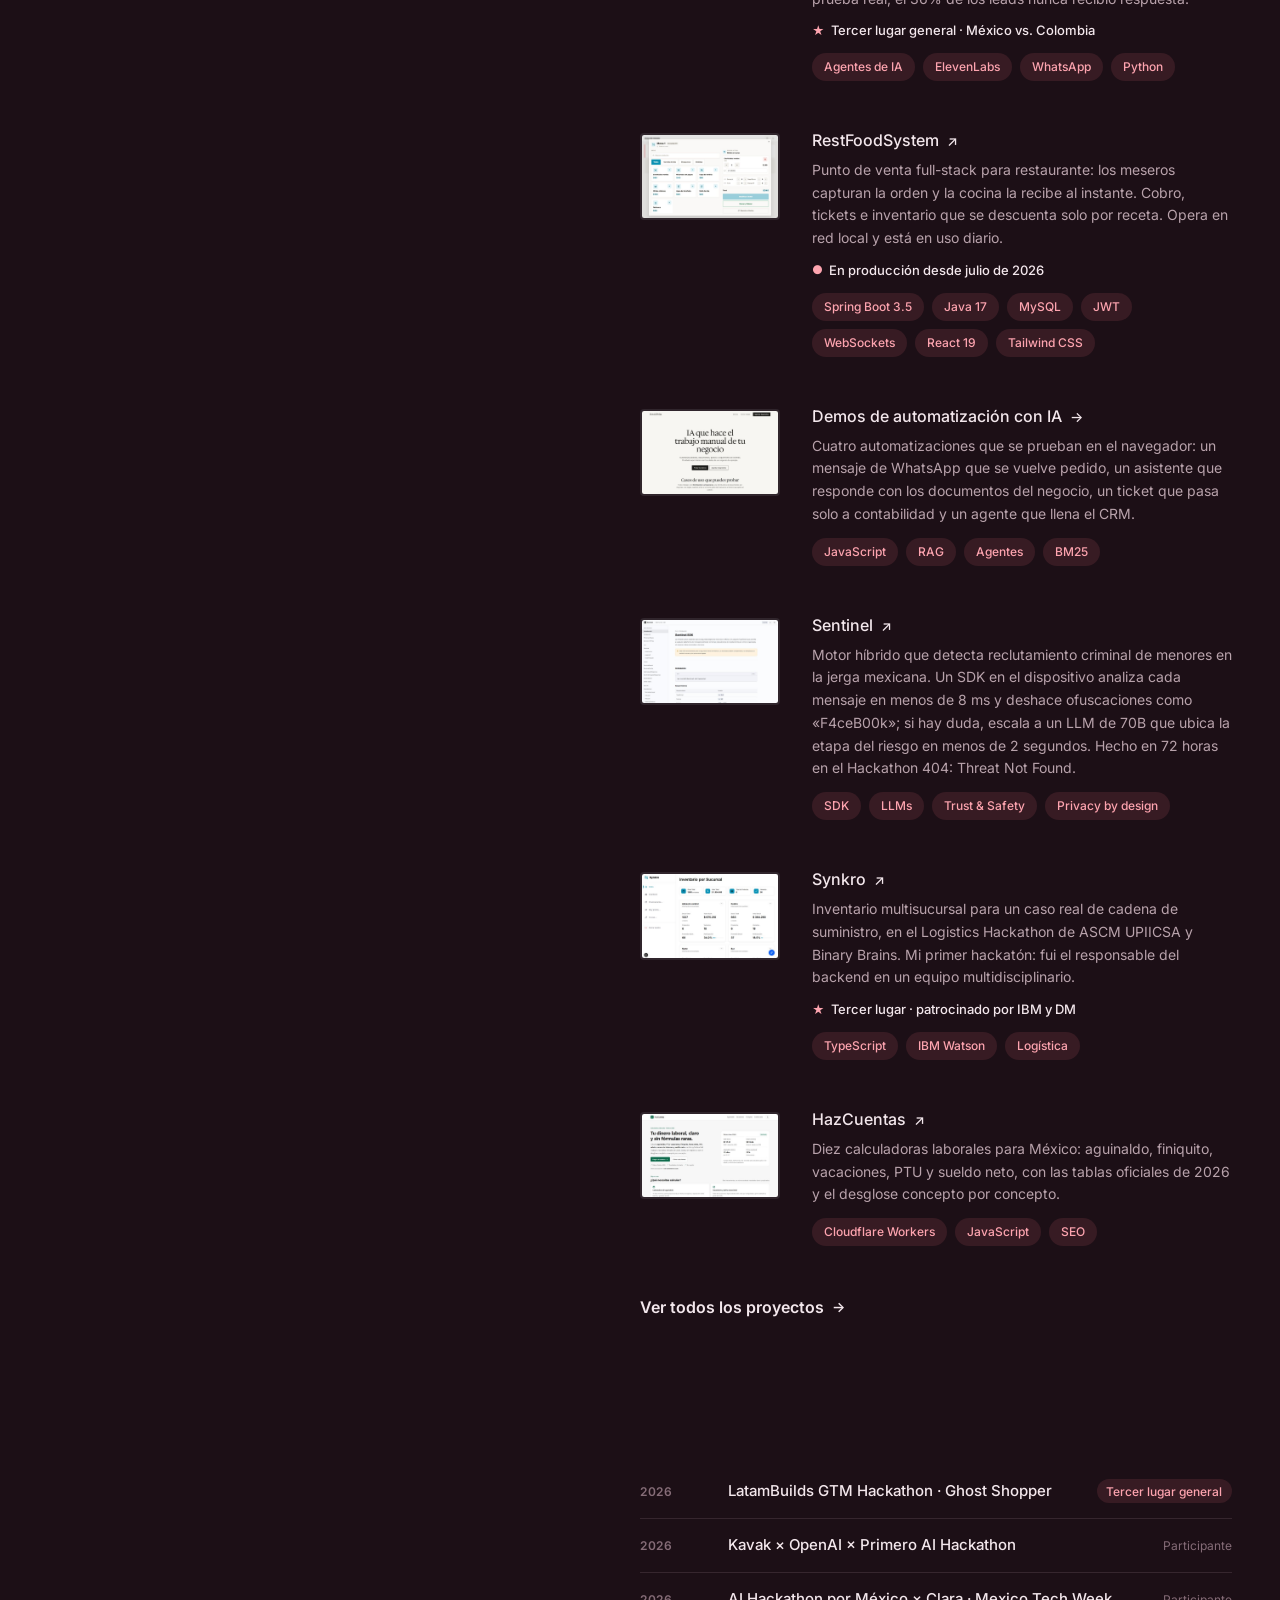
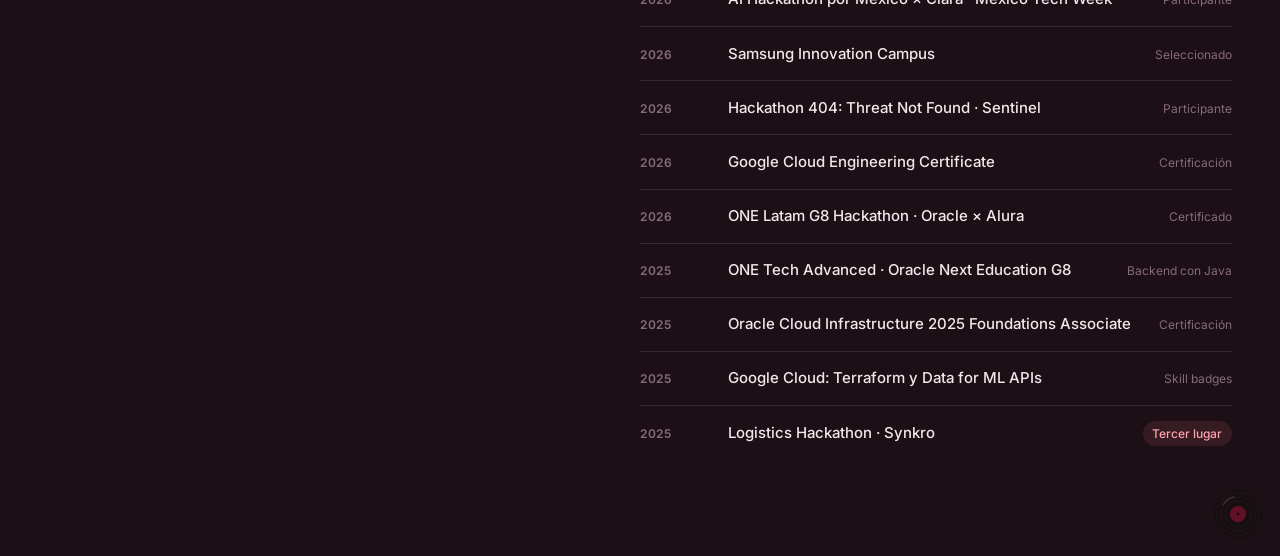
==== commit 78072f22: "feat: add fade-up reveal on load and scroll" ====
--- a/sobre-mi/index.html
+++ b/sobre-mi/index.html
@@ -11,6 +11,7 @@
   <link rel="preconnect" href="https://fonts.gstatic.com" crossorigin>
   <link href="https://fonts.googleapis.com/css2?family=Inter:wght@400;500;600;700&display=swap" rel="stylesheet">
   <link rel="stylesheet" href="styles.css">
+  <script defer src="../js/reveal.js?v=4" data-hero=".side h1, .side h2, .tagline, .nav li, .social li" data-scroll=".section > p, .cards > li, .more, .section > ul, .section > ol:not(.cards)"></script>
 </head>
 <body>
   <div class="spotlight" aria-hidden="true"></div>
